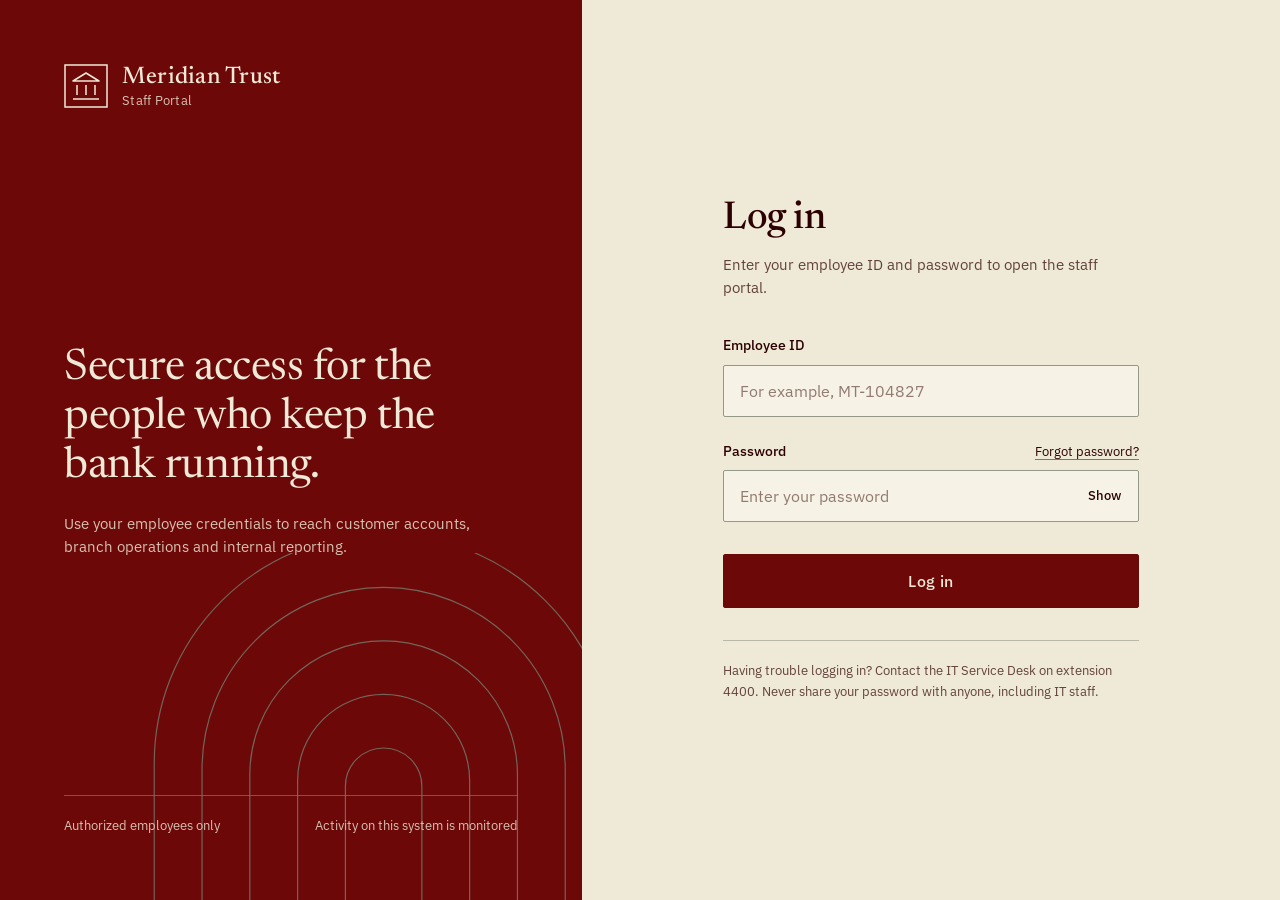
==== index2.html @ 54f1e941 "feat: new changes to the website" ====
<!DOCTYPE html>
<html lang="en">
<head>
<meta charset="UTF-8">
<meta name="viewport" content="width=device-width, initial-scale=1, viewport-fit=cover">
<title>Meridian Trust Bank | Employee Log In</title>
<link rel="preconnect" href="https://fonts.googleapis.com">
<link rel="preconnect" href="https://fonts.gstatic.com" crossorigin>
<link href="https://fonts.googleapis.com/css2?family=IBM+Plex+Sans:wght@400;500;600&family=Newsreader:opsz,wght@6..72,400;6..72,500&display=swap" rel="stylesheet">
<style>
  :root {
    --oxblood: #6D0808;
    --umber: #2D0000;
    --sage: #757D6F;
    --parchment: #EEEAD7;

    --page-bg: #EEEAD7;
    --page-text: var(--umber);
    --page-muted: color-mix(in srgb, var(--umber) 72%, var(--parchment));
    --field-bg: #F6F3E6;
    --field-border: color-mix(in srgb, var(--sage) 75%, var(--parchment));
    --accent: var(--oxblood);
    --accent-hover: var(--umber);
    --accent-text: var(--parchment);
    --error: var(--oxblood);
    --rule: color-mix(in srgb, var(--sage) 45%, var(--parchment));

    --side-bg: var(--oxblood);
    --side-text: var(--parchment);
    --side-muted: color-mix(in srgb, var(--parchment) 82%, var(--oxblood));

    --serif: "Newsreader", Georgia, "Times New Roman", serif;
    --sans: "IBM Plex Sans", system-ui, -apple-system, "Segoe UI", Roboto, sans-serif;

    box-sizing: border-box;
    padding-top: env(safe-area-inset-top, 0px);
    padding-bottom: env(safe-area-inset-bottom, 0px);
  }

  *, *::before, *::after { box-sizing: border-box; }

  html {
    height: 100%;
    scroll-padding-top: env(safe-area-inset-top, 0px);
    background: var(--page-bg);
  }

  body {
    margin: 0;
    min-height: 100%;
    background: var(--page-bg);
    color: var(--page-text);
    font-family: var(--sans);
    font-size: 16px;
    line-height: 1.55;
    -webkit-font-smoothing: antialiased;
  }

  .layout {
    display: grid;
    grid-template-columns: minmax(0, 5fr) minmax(0, 6fr);
    min-height: 100vh;
    min-height: 100dvh;
  }

  /* ---------- Brand panel ---------- */
  .brand {
    position: relative;
    overflow: hidden;
    background: var(--side-bg);
    color: var(--side-text);
    padding: clamp(32px, 5vw, 64px);
    display: flex;
    flex-direction: column;
    justify-content: space-between;
    gap: 48px;
  }

  .brand-mark {
    display: flex;
    align-items: center;
    gap: 14px;
    position: relative;
    z-index: 1;
  }
  .brand-mark svg { flex: none; }
  .brand-name {
    font-family: var(--serif);
    font-size: 1.5rem;
    font-weight: 500;
    letter-spacing: 0.01em;
    line-height: 1.1;
  }
  .brand-name span {
    display: block;
    font-family: var(--sans);
    font-size: 0.8125rem;
    font-weight: 400;
    color: var(--side-muted);
    letter-spacing: 0.02em;
    margin-top: 4px;
  }

  .brand-copy {
    position: relative;
    z-index: 1;
    max-width: 30rem;
  }
  .brand-copy h2 {
    font-family: var(--serif);
    font-weight: 400;
    font-size: clamp(2rem, 3.4vw, 3.1rem);
    line-height: 1.12;
    letter-spacing: -0.01em;
    margin: 0 0 20px;
  }
  .brand-copy p {
    margin: 0;
    color: var(--side-muted);
    max-width: 26rem;
    font-size: 0.9375rem;
  }

  .brand-foot {
    position: relative;
    z-index: 1;
    display: flex;
    justify-content: space-between;
    gap: 24px;
    flex-wrap: wrap;
    border-top: 1px solid color-mix(in srgb, var(--sage) 70%, transparent);
    padding-top: 20px;
    font-size: 0.8125rem;
    color: var(--side-muted);
  }

  .arches {
    position: absolute;
    right: -12%;
    bottom: -6%;
    width: 92%;
    max-width: 560px;
    height: auto;
    opacity: 0.8;
    pointer-events: none;
  }

  /* ---------- Form panel ---------- */
  .panel {
    display: flex;
    flex-direction: column;
    justify-content: center;
    padding: clamp(32px, 6vw, 80px);
  }

  .panel-inner {
    width: 100%;
    max-width: 26rem;
    margin: 0 auto;
  }

  .panel h1 {
    font-family: var(--serif);
    font-weight: 500;
    font-size: clamp(2rem, 3vw, 2.5rem);
    line-height: 1.1;
    letter-spacing: -0.01em;
    margin: 0 0 12px;
  }
  .panel .lede {
    margin: 0 0 36px;
    color: var(--page-muted);
    font-size: 0.9375rem;
    max-width: 24rem;
  }

  .field { margin-bottom: 24px; }

  .field label,
  .label-row label {
    display: block;
    font-size: 0.875rem;
    font-weight: 500;
    margin-bottom: 8px;
  }

  .label-row {
    display: flex;
    justify-content: space-between;
    align-items: baseline;
  }
  .label-row a {
    font-size: 0.8125rem;
    color: var(--page-text);
    text-underline-offset: 3px;
    text-decoration-color: var(--sage);
  }
  .label-row a:hover { text-decoration-color: currentColor; }

  .control {
    position: relative;
  }

  .control input {
    width: 100%;
    height: 52px;
    padding: 0 16px;
    font: inherit;
    color: var(--page-text);
    background: var(--field-bg);
    border: 1px solid var(--field-border);
    border-radius: 2px;
    outline: none;
    transition: border-color 0.15s ease, box-shadow 0.15s ease;
  }
  .control input::placeholder {
    color: color-mix(in srgb, var(--page-text) 48%, var(--page-bg));
  }
  .control input:hover { border-color: var(--sage); }
  .control input:focus-visible {
    border-color: var(--accent);
    box-shadow: 0 0 0 1px var(--accent);
  }
  .control input[aria-invalid="true"] {
    border-color: var(--error);
    box-shadow: 0 0 0 1px var(--error);
  }
  .control.has-toggle input { padding-right: 76px; }

  .toggle {
    position: absolute;
    top: 6px;
    right: 6px;
    height: 40px;
    padding: 0 12px;
    font: inherit;
    font-size: 0.8125rem;
    font-weight: 500;
    color: var(--page-text);
    background: transparent;
    border: 0;
    border-radius: 2px;
    cursor: pointer;
  }
  .toggle:hover { background: color-mix(in srgb, var(--sage) 22%, transparent); }
  .toggle:focus-visible { outline: 2px solid var(--accent); outline-offset: -2px; }

  .error {
    min-height: 0;
    margin: 8px 0 0;
    font-size: 0.8125rem;
    color: var(--error);
    display: none;
  }
  .error.is-visible { display: block; }

  .submit {
    width: 100%;
    height: 54px;
    margin-top: 8px;
    font: inherit;
    font-weight: 500;
    font-size: 1rem;
    letter-spacing: 0.02em;
    color: var(--accent-text);
    background: var(--accent);
    border: 1px solid var(--accent);
    border-radius: 2px;
    cursor: pointer;
    transition: background-color 0.18s ease, border-color 0.18s ease;
  }
  .submit:hover { background: var(--accent-hover); border-color: var(--accent-hover); }
  .submit:focus-visible { outline: 2px solid var(--page-text); outline-offset: 3px; }
  .submit[disabled] { cursor: progress; opacity: 0.85; }

  .panel-note {
    margin: 32px 0 0;
    padding-top: 20px;
    border-top: 1px solid var(--rule);
    font-size: 0.8125rem;
    color: var(--page-muted);
  }

  /* ---------- Dialog ---------- */
  dialog {
    width: min(92vw, 26rem);
    padding: 0;
    border: 0;
    border-radius: 2px;
    background: var(--parchment);
    color: var(--umber);
    box-shadow: 0 24px 60px rgba(45, 0, 0, 0.45);
  }
  dialog::backdrop { background: rgba(45, 0, 0, 0.62); }
  dialog[open] { animation: rise 0.22s ease-out; }

  .dialog-band {
    height: 6px;
    background: var(--oxblood);
  }
  .dialog-body { padding: 36px 32px 28px; }

  .tick {
    width: 56px;
    height: 56px;
    display: block;
    margin-bottom: 24px;
  }
  .tick circle { fill: var(--oxblood); }
  .tick path {
    fill: none;
    stroke: var(--parchment);
    stroke-width: 3.5;
    stroke-linecap: round;
    stroke-linejoin: round;
    stroke-dasharray: 34;
    stroke-dashoffset: 34;
  }
  dialog[open] .tick path { animation: draw 0.4s 0.15s ease-out forwards; }

  dialog h3 {
    font-family: var(--serif);
    font-weight: 500;
    font-size: 1.75rem;
    line-height: 1.15;
    margin: 0 0 10px;
  }
  dialog p {
    margin: 0 0 28px;
    font-size: 0.9375rem;
    color: color-mix(in srgb, var(--umber) 78%, var(--parchment));
  }
  dialog p strong { color: var(--umber); font-weight: 600; }

  .dialog-actions { display: flex; }
  .dialog-actions button {
    flex: 1;
    height: 50px;
    font: inherit;
    font-weight: 500;
    color: var(--parchment);
    background: var(--oxblood);
    border: 1px solid var(--oxblood);
    border-radius: 2px;
    cursor: pointer;
    transition: background-color 0.18s ease;
  }
  .dialog-actions button:hover { background: var(--umber); border-color: var(--umber); }
  .dialog-actions button:focus-visible { outline: 2px solid var(--umber); outline-offset: 3px; }

  @keyframes rise {
    from { opacity: 0; transform: translateY(10px); }
    to { opacity: 1; transform: none; }
  }
  @keyframes draw { to { stroke-dashoffset: 0; } }

  @media (prefers-reduced-motion: reduce) {
    dialog[open] { animation: none; }
    dialog[open] .tick path { animation: none; stroke-dashoffset: 0; }
    * { transition: none !important; }
  }

  /* ---------- Small screens ---------- */
  @media (max-width: 860px) {
    .layout { grid-template-columns: 1fr; min-height: 0; }
    .brand { padding: 28px 24px; gap: 0; }
    .brand-copy, .brand-foot, .arches { display: none; }
    .panel { padding: 40px 24px 48px; justify-content: flex-start; }
  }
</style>
</head>
<body>
  <div class="layout">

    <aside class="brand">
      <div class="brand-mark">
        <svg width="44" height="44" viewBox="0 0 44 44" fill="none" aria-hidden="true">
          <rect x="1" y="1" width="42" height="42" stroke="#EEEAD7" stroke-width="1.5"/>
          <path d="M22 9 L35 17 H9 Z" stroke="#EEEAD7" stroke-width="1.5" stroke-linejoin="round"/>
          <path d="M13 21 V31 M22 21 V31 M31 21 V31" stroke="#EEEAD7" stroke-width="1.5"/>
          <path d="M9 35 H35" stroke="#EEEAD7" stroke-width="1.5"/>
        </svg>
        <div class="brand-name">Meridian Trust
          <span>Staff Portal</span>
        </div>
      </div>

      <div class="brand-copy">
        <h2>Secure access for the people who keep the bank running.</h2>
        <p>Use your employee credentials to reach customer accounts, branch operations and internal reporting.</p>
      </div>

      <div class="brand-foot">
        <span>Authorized employees only</span>
        <span>Activity on this system is monitored</span>
      </div>

      <svg class="arches" viewBox="0 0 560 420" fill="none" aria-hidden="true">
        <g stroke="#757D6F" stroke-width="1.25">
          <path d="M40 420 V220 A240 240 0 0 1 520 220 V420"/>
          <path d="M90 420 V226 A190 190 0 0 1 470 226 V420"/>
          <path d="M140 420 V232 A140 140 0 0 1 420 232 V420"/>
          <path d="M190 420 V238 A90 90 0 0 1 370 238 V420"/>
          <path d="M240 420 V244 A40 40 0 0 1 320 244 V420"/>
        </g>
      </svg>
    </aside>

    <main class="panel">
      <div class="panel-inner">
        <h1>Log in</h1>
        <p class="lede">Enter your employee ID and password to open the staff portal.</p>

        <form id="loginForm" novalidate>
          <div class="field">
            <label for="employeeId">Employee ID</label>
            <div class="control">
              <input type="text" id="employeeId" name="employeeId" autocomplete="username" inputmode="text" placeholder="For example, MT-104827" aria-describedby="idError" spellcheck="false" autocapitalize="characters">
            </div>
            <p class="error" id="idError" role="alert"></p>
          </div>

          <div class="field">
            <div class="label-row">
              <label for="password">Password</label>
              <a href="#" id="forgot">Forgot password?</a>
            </div>
            <div class="control has-toggle">
              <input type="password" id="password" name="password" autocomplete="current-password" placeholder="Enter your password" aria-describedby="pwError">
              <button type="button" class="toggle" id="toggle" aria-pressed="false" aria-controls="password">Show</button>
            </div>
            <p class="error" id="pwError" role="alert"></p>
          </div>

          <button type="submit" class="submit" id="submitBtn">Log in</button>
        </form>

        <p class="panel-note">Having trouble logging in? Contact the IT Service Desk on extension 4400. Never share your password with anyone, including IT staff.</p>
      </div>
    </main>
  </div>

  <dialog id="successDialog" aria-labelledby="dlgTitle" aria-describedby="dlgText">
    <div class="dialog-band"></div>
    <div class="dialog-body">
      <svg class="tick" viewBox="0 0 56 56" aria-hidden="true">
        <circle cx="28" cy="28" r="28"/>
        <path d="M17 29 L25 37 L40 20"/>
      </svg>
      <h3 id="dlgTitle">Login successful</h3>
      <p id="dlgText">Employee ID <strong id="dlgId"></strong> has been verified. You now have access to the staff portal.</p>
      <div class="dialog-actions">
        <button type="button" id="dlgClose">Continue</button>
      </div>
    </div>
  </dialog>

<script>
  (function () {
    var form = document.getElementById('loginForm');
    var idInput = document.getElementById('employeeId');
    var pwInput = document.getElementById('password');
    var idError = document.getElementById('idError');
    var pwError = document.getElementById('pwError');
    var toggle = document.getElementById('toggle');
    var submitBtn = document.getElementById('submitBtn');
    var dialog = document.getElementById('successDialog');
    var dlgId = document.getElementById('dlgId');
    var dlgClose = document.getElementById('dlgClose');

    function setError(input, el, message) {
      if (message) {
        el.textContent = message;
        el.classList.add('is-visible');
        input.setAttribute('aria-invalid', 'true');
      } else {
        el.textContent = '';
        el.classList.remove('is-visible');
        input.removeAttribute('aria-invalid');
      }
    }

    function validate() {
      var id = idInput.value.trim();
      var pw = pwInput.value;
      var ok = true;
      var first = null;

      if (!id) {
        setError(idInput, idError, 'Enter your employee ID.');
        ok = false; first = first || idInput;
      } else if (!/^[A-Za-z0-9\-]{4,20}$/.test(id)) {
        setError(idInput, idError, 'Employee ID must be 4 to 20 letters, numbers or hyphens.');
        ok = false; first = first || idInput;
      } else {
        setError(idInput, idError, '');
      }

      if (!pw) {
        setError(pwInput, pwError, 'Enter your password.');
        ok = false; first = first || pwInput;
      } else if (pw.length < 6) {
        setError(pwInput, pwError, 'Password must be at least 6 characters.');
        ok = false; first = first || pwInput;
      } else {
        setError(pwInput, pwError, '');
      }

      if (first) first.focus();
      return ok;
    }

    idInput.addEventListener('input', function () { if (idInput.getAttribute('aria-invalid')) setError(idInput, idError, ''); });
    pwInput.addEventListener('input', function () { if (pwInput.getAttribute('aria-invalid')) setError(pwInput, pwError, ''); });

    toggle.addEventListener('click', function () {
      var show = pwInput.type === 'password';
      pwInput.type = show ? 'text' : 'password';
      toggle.textContent = show ? 'Hide' : 'Show';
      toggle.setAttribute('aria-pressed', String(show));
    });

    document.getElementById('forgot').addEventListener('click', function (e) { e.preventDefault(); });

    form.addEventListener('submit', function (e) {
      e.preventDefault();
      if (submitBtn.disabled || !validate()) return;

      submitBtn.disabled = true;
      submitBtn.textContent = 'Verifying credentials';

      // Simulated verification delay. Replace with a real authentication request.
      setTimeout(function () {
        dlgId.textContent = idInput.value.trim().toUpperCase();
        dialog.showModal();
        submitBtn.disabled = false;
        submitBtn.textContent = 'Log in';
      }, 700);
    });

    dialog.addEventListener('close', function () {
      form.reset();
      pwInput.type = 'password';
      toggle.textContent = 'Show';
      toggle.setAttribute('aria-pressed', 'false');
      idInput.focus();
    });

    dlgClose.addEventListener('click', function () { dialog.close(); });
  })();
</script>
</body>
</html>
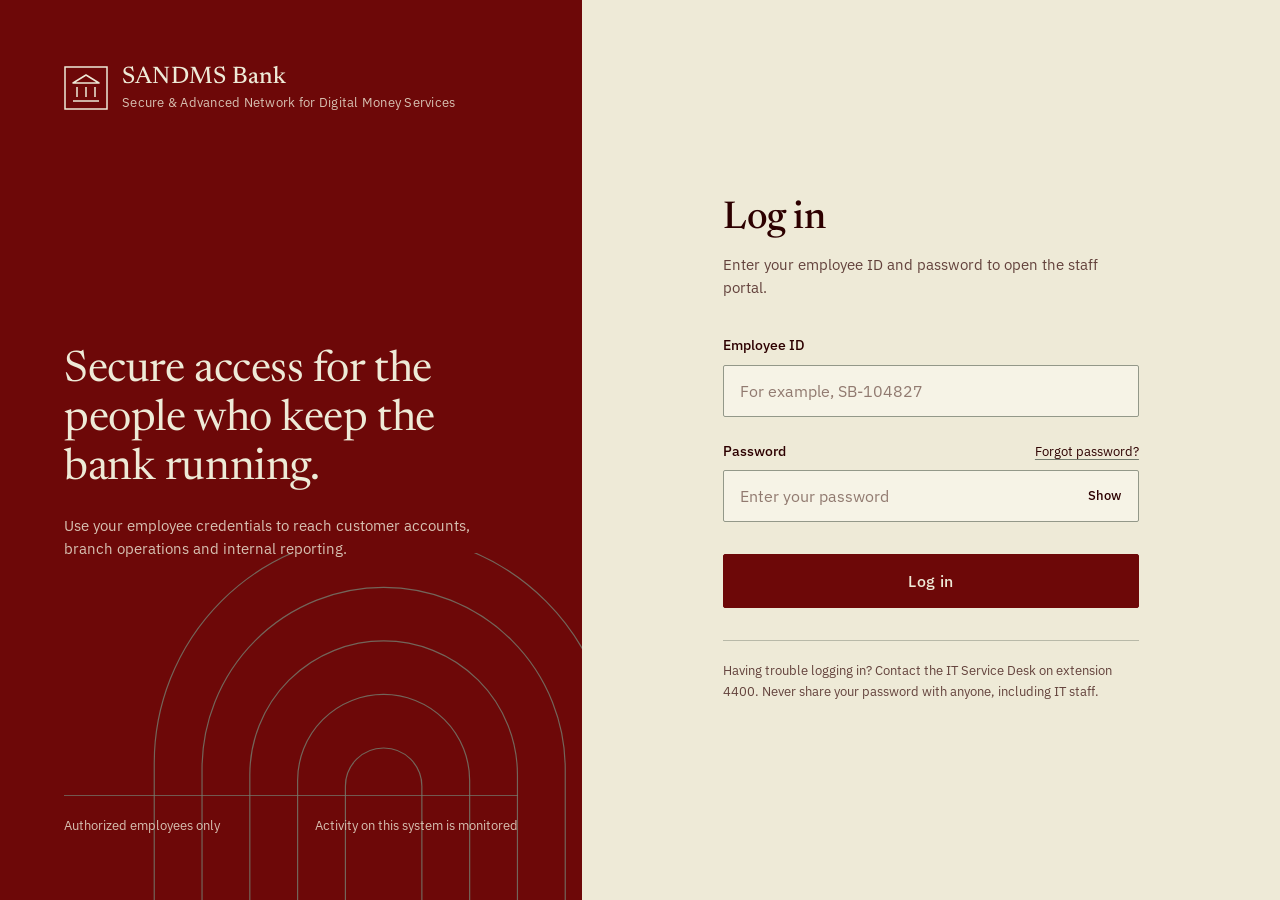
==== commit 1bbb6ddb: "chore: simple fixes and changes" ====
--- a/index2.html
+++ b/index2.html
@@ -3,7 +3,7 @@
 <head>
 <meta charset="UTF-8">
 <meta name="viewport" content="width=device-width, initial-scale=1, viewport-fit=cover">
-<title>Meridian Trust Bank | Employee Log In</title>
+<title>SANDMS Bank | Employee Log In</title>
 <link rel="preconnect" href="https://fonts.googleapis.com">
 <link rel="preconnect" href="https://fonts.gstatic.com" crossorigin>
 <link href="https://fonts.googleapis.com/css2?family=IBM+Plex+Sans:wght@400;500;600&family=Newsreader:opsz,wght@6..72,400;6..72,500&display=swap" rel="stylesheet">
@@ -93,6 +93,7 @@
   }
   .brand-name span {
     display: block;
+    line-height: 1.4;
     font-family: var(--sans);
     font-size: 0.8125rem;
     font-weight: 400;
@@ -380,8 +381,8 @@
           <path d="M13 21 V31 M22 21 V31 M31 21 V31" stroke="#EEEAD7" stroke-width="1.5"/>
           <path d="M9 35 H35" stroke="#EEEAD7" stroke-width="1.5"/>
         </svg>
-        <div class="brand-name">Meridian Trust
-          <span>Staff Portal</span>
+        <div class="brand-name">SANDMS Bank
+          <span>Secure &amp; Advanced Network for Digital Money Services</span>
         </div>
       </div>
 
@@ -415,7 +416,7 @@
           <div class="field">
             <label for="employeeId">Employee ID</label>
             <div class="control">
-              <input type="text" id="employeeId" name="employeeId" autocomplete="username" inputmode="text" placeholder="For example, MT-104827" aria-describedby="idError" spellcheck="false" autocapitalize="characters">
+              <input type="text" id="employeeId" name="employeeId" autocomplete="username" inputmode="text" placeholder="For example, SB-104827" aria-describedby="idError" spellcheck="false" autocapitalize="characters">
             </div>
             <p class="error" id="idError" role="alert"></p>
           </div>
